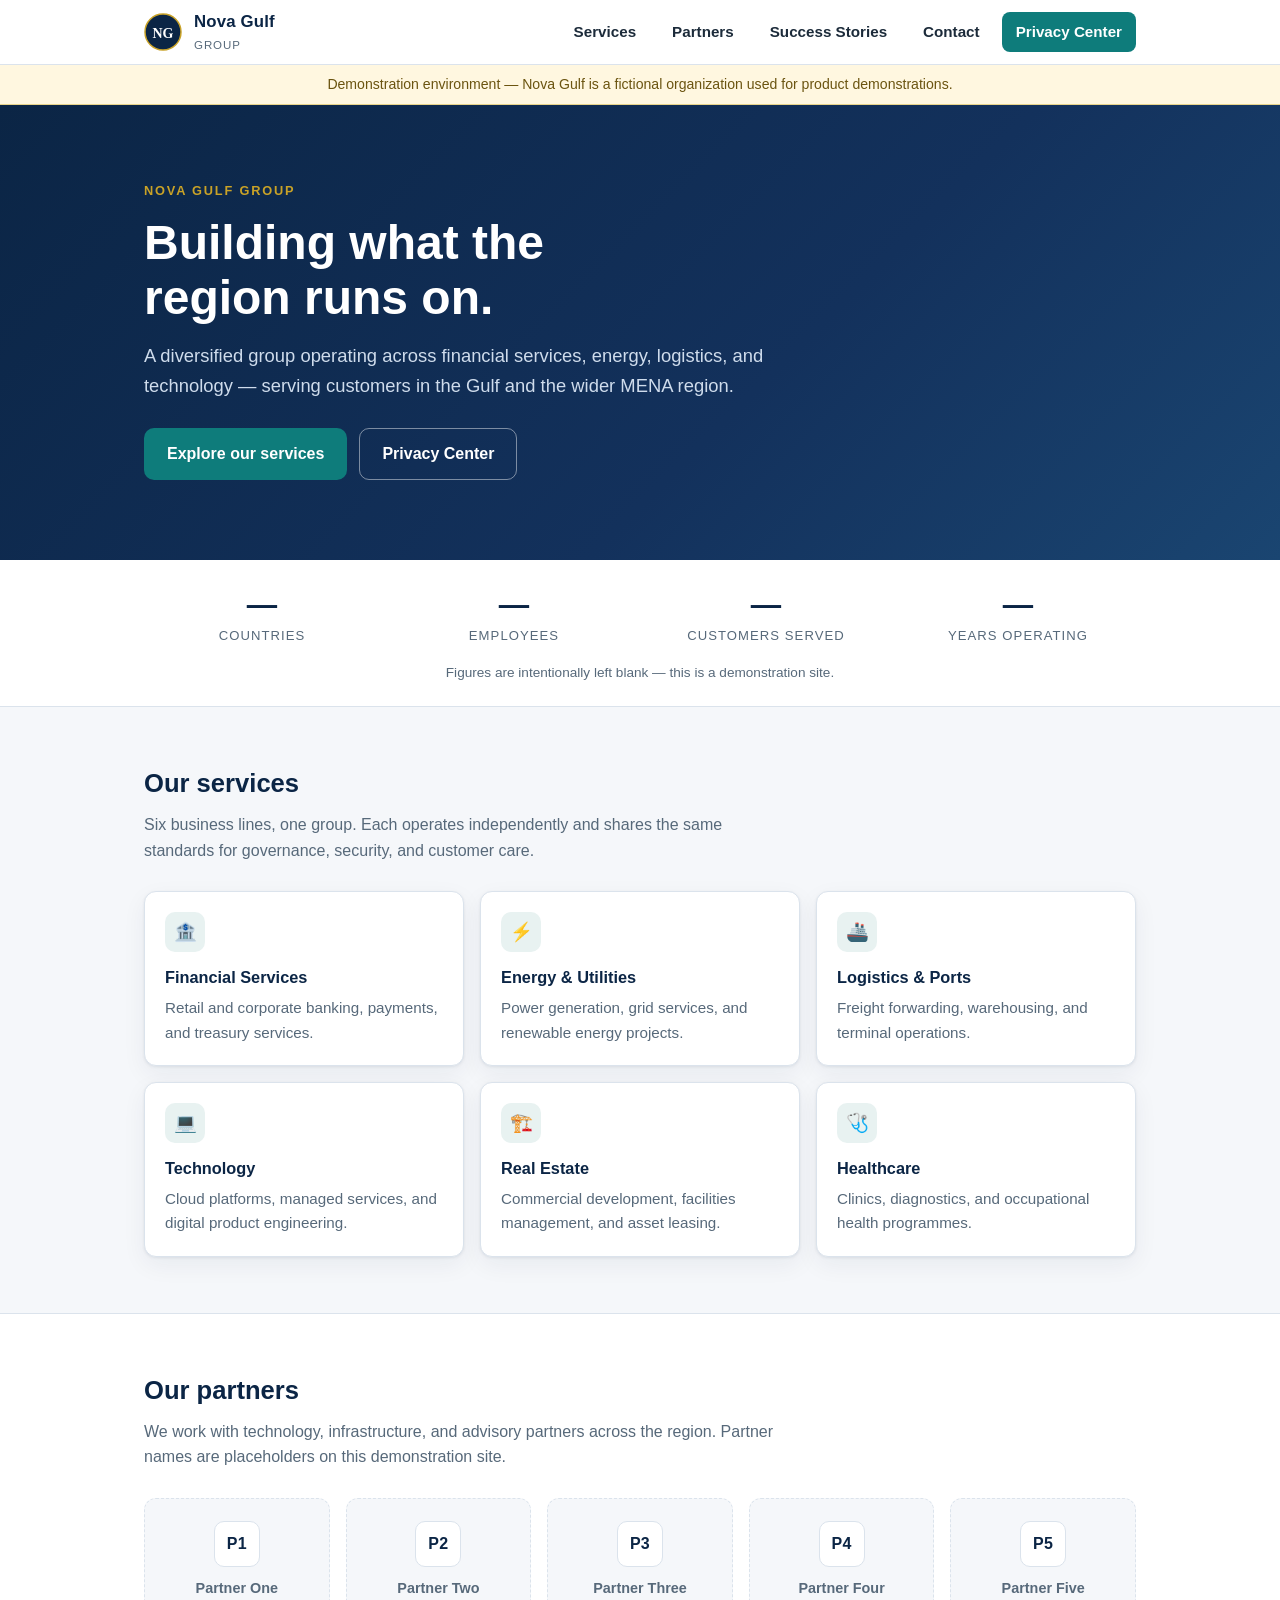
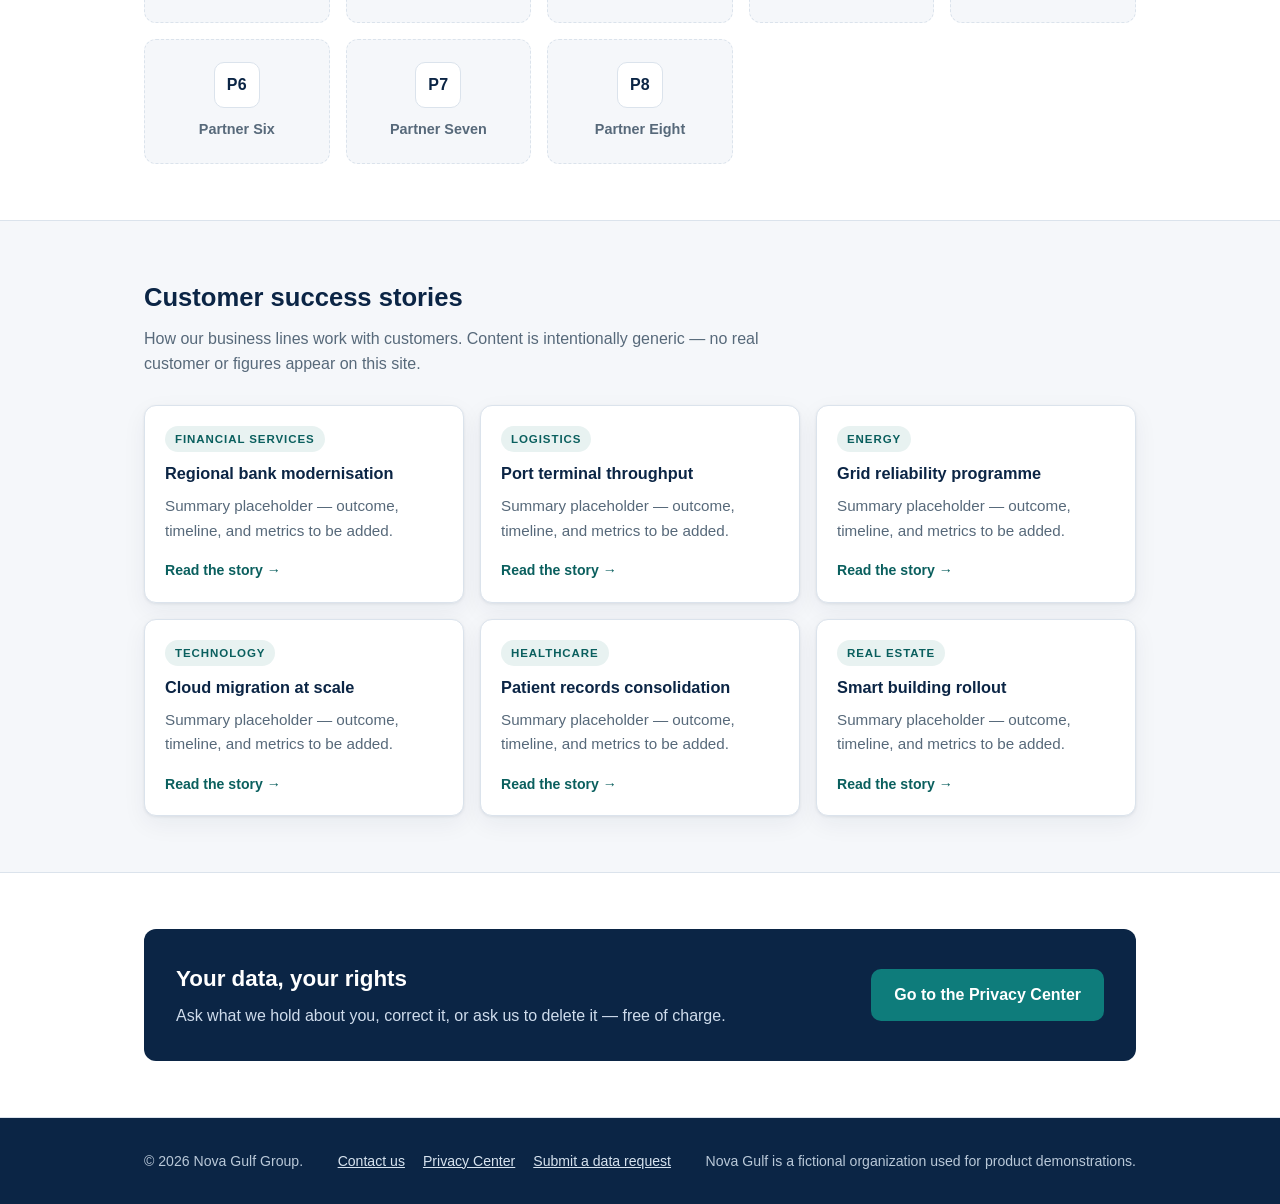
==== index.html @ 00b9dfd7 "Add the contact page" ====
<!DOCTYPE html>
<html lang="en">
<head>
  <meta charset="UTF-8">
  <meta name="viewport" content="width=device-width, initial-scale=1.0">
  <meta name="robots" content="noindex, nofollow">
  <title>Nova Gulf — Building what the region runs on</title>
  <meta name="description" content="Nova Gulf is a diversified group operating across financial services, energy, logistics, and technology in the Gulf and wider MENA region.">
  <link rel="icon" href="assets/favicon.svg" type="image/svg+xml">
  <link rel="stylesheet" href="assets/css/style.css">
</head>
<body>

  <a class="skip-link" href="#main">Skip to content</a>

  <header class="site-header">
    <div class="container">
      <a class="brand" href="index.html" aria-label="Nova Gulf home">
        <svg width="38" height="38" viewBox="0 0 38 38" role="img" aria-hidden="true" focusable="false">
          <circle cx="19" cy="19" r="18" fill="#0b2545"/>
          <circle cx="19" cy="19" r="18" fill="none" stroke="#c9a227" stroke-width="1.5"/>
          <text x="19" y="24.5" text-anchor="middle" font-family="Georgia, 'Times New Roman', serif" font-size="14" font-weight="700" fill="#ffffff">NG</text>
        </svg>
        <span class="brand-name">Nova Gulf<small>Group</small></span>
      </a>
      <nav class="site-nav" aria-label="Main navigation">
        <a href="#services">Services</a>
        <a href="#partners">Partners</a>
        <a href="#stories">Success Stories</a>
        <a href="contact/">Contact</a>
        <a href="privacy-center/" class="nav-cta">Privacy Center</a>
      </nav>
    </div>
  </header>

  <div class="demo-banner">
    Demonstration environment — Nova Gulf is a fictional organization used for product demonstrations.
  </div>

  <main id="main">

  <section class="hero">
    <div class="container">
      <p class="eyebrow">Nova Gulf Group</p>
      <h1>Building what the<br>region runs on.</h1>
      <p class="lead">
        A diversified group operating across financial services, energy, logistics,
        and technology — serving customers in the Gulf and the wider MENA region.
      </p>
      <div class="hero-actions">
        <a href="#services" class="btn btn-primary">Explore our services</a>
        <a href="privacy-center/" class="btn btn-ghost">Privacy Center</a>
      </div>
    </div>
  </section>

  <section class="stat-band" aria-label="Group at a glance">
    <div class="container">
      <div class="stat-grid">
        <div class="stat"><span class="stat-num">—</span><span class="stat-label">Countries</span></div>
        <div class="stat"><span class="stat-num">—</span><span class="stat-label">Employees</span></div>
        <div class="stat"><span class="stat-num">—</span><span class="stat-label">Customers served</span></div>
        <div class="stat"><span class="stat-num">—</span><span class="stat-label">Years operating</span></div>
      </div>
      <p class="stat-note">Figures are intentionally left blank — this is a demonstration site.</p>
    </div>
  </section>

  <section class="section" id="services">
    <div class="container">
      <h2>Our services</h2>
      <p class="section-intro">
        Six business lines, one group. Each operates independently and shares the
        same standards for governance, security, and customer care.
      </p>
      <div class="cards">
        <div class="card">
          <span class="card-icon" aria-hidden="true">🏦</span>
          <h3>Financial Services</h3>
          <p>Retail and corporate banking, payments, and treasury services.</p>
        </div>
        <div class="card">
          <span class="card-icon" aria-hidden="true">⚡</span>
          <h3>Energy &amp; Utilities</h3>
          <p>Power generation, grid services, and renewable energy projects.</p>
        </div>
        <div class="card">
          <span class="card-icon" aria-hidden="true">🚢</span>
          <h3>Logistics &amp; Ports</h3>
          <p>Freight forwarding, warehousing, and terminal operations.</p>
        </div>
        <div class="card">
          <span class="card-icon" aria-hidden="true">💻</span>
          <h3>Technology</h3>
          <p>Cloud platforms, managed services, and digital product engineering.</p>
        </div>
        <div class="card">
          <span class="card-icon" aria-hidden="true">🏗️</span>
          <h3>Real Estate</h3>
          <p>Commercial development, facilities management, and asset leasing.</p>
        </div>
        <div class="card">
          <span class="card-icon" aria-hidden="true">🩺</span>
          <h3>Healthcare</h3>
          <p>Clinics, diagnostics, and occupational health programmes.</p>
        </div>
      </div>
    </div>
  </section>

  <section class="section section-alt" id="partners">
    <div class="container">
      <h2>Our partners</h2>
      <p class="section-intro">
        We work with technology, infrastructure, and advisory partners across the
        region. Partner names are placeholders on this demonstration site.
      </p>
      <div class="logo-grid">
        <div class="logo-card"><span class="logo-mark">P1</span><span class="logo-name">Partner One</span></div>
        <div class="logo-card"><span class="logo-mark">P2</span><span class="logo-name">Partner Two</span></div>
        <div class="logo-card"><span class="logo-mark">P3</span><span class="logo-name">Partner Three</span></div>
        <div class="logo-card"><span class="logo-mark">P4</span><span class="logo-name">Partner Four</span></div>
        <div class="logo-card"><span class="logo-mark">P5</span><span class="logo-name">Partner Five</span></div>
        <div class="logo-card"><span class="logo-mark">P6</span><span class="logo-name">Partner Six</span></div>
        <div class="logo-card"><span class="logo-mark">P7</span><span class="logo-name">Partner Seven</span></div>
        <div class="logo-card"><span class="logo-mark">P8</span><span class="logo-name">Partner Eight</span></div>
      </div>
    </div>
  </section>

  <section class="section" id="stories">
    <div class="container">
      <h2>Customer success stories</h2>
      <p class="section-intro">
        How our business lines work with customers. Content is intentionally
        generic — no real customer or figures appear on this site.
      </p>
      <div class="cards">
        <div class="card story-card">
          <span class="tag">Financial Services</span>
          <h3>Regional bank modernisation</h3>
          <p>Summary placeholder — outcome, timeline, and metrics to be added.</p>
          <span class="card-link" aria-hidden="true">Read the story →</span>
        </div>
        <div class="card story-card">
          <span class="tag">Logistics</span>
          <h3>Port terminal throughput</h3>
          <p>Summary placeholder — outcome, timeline, and metrics to be added.</p>
          <span class="card-link" aria-hidden="true">Read the story →</span>
        </div>
        <div class="card story-card">
          <span class="tag">Energy</span>
          <h3>Grid reliability programme</h3>
          <p>Summary placeholder — outcome, timeline, and metrics to be added.</p>
          <span class="card-link" aria-hidden="true">Read the story →</span>
        </div>
        <div class="card story-card">
          <span class="tag">Technology</span>
          <h3>Cloud migration at scale</h3>
          <p>Summary placeholder — outcome, timeline, and metrics to be added.</p>
          <span class="card-link" aria-hidden="true">Read the story →</span>
        </div>
        <div class="card story-card">
          <span class="tag">Healthcare</span>
          <h3>Patient records consolidation</h3>
          <p>Summary placeholder — outcome, timeline, and metrics to be added.</p>
          <span class="card-link" aria-hidden="true">Read the story →</span>
        </div>
        <div class="card story-card">
          <span class="tag">Real Estate</span>
          <h3>Smart building rollout</h3>
          <p>Summary placeholder — outcome, timeline, and metrics to be added.</p>
          <span class="card-link" aria-hidden="true">Read the story →</span>
        </div>
      </div>
    </div>
  </section>

  <section class="section section-alt">
    <div class="container">
      <div class="contact-band">
        <div>
          <h2>Your data, your rights</h2>
          <p>Ask what we hold about you, correct it, or ask us to delete it — free of charge.</p>
        </div>
        <a href="privacy-center/" class="btn btn-primary">Go to the Privacy Center</a>
      </div>
    </div>
  </section>

  </main>

  <footer class="site-footer">
    <div class="container">
      <span>© 2026 Nova Gulf Group.</span>
      <span class="footer-links">
        <a href="contact/">Contact us</a>
        <a href="privacy-center/">Privacy Center</a>
        <a href="dsr-request/">Submit a data request</a>
      </span>
      <span>Nova Gulf is a fictional organization used for product demonstrations.</span>
    </div>
  </footer>

</body>
</html>
---- assets/css/style.css ----
/* Nova Gulf Privacy Center — shared styles
   Static demo site. No external fonts, scripts, or CDNs. */

:root {
  --navy: #0b2545;
  --navy-2: #13315c;
  --teal: #0e7c7b;
  --teal-dark: #0a5f5e;
  --gold: #c9a227;
  --ink: #1c2b3a;
  --muted: #57697a;
  --bg: #f5f7fa;
  --line: #dbe3ec;
  --white: #ffffff;
  --danger: #b42318;
  --ok-bg: #f0f9f4;
  --ok-line: #157347;
  --radius: 12px;
  --shadow: 0 1px 3px rgba(11, 37, 69, 0.08), 0 8px 24px rgba(11, 37, 69, 0.06);
}

* { box-sizing: border-box; }

html { scroll-behavior: smooth; }

body {
  margin: 0;
  font-family: -apple-system, BlinkMacSystemFont, "Segoe UI", Roboto, "Helvetica Neue", Arial, sans-serif;
  color: var(--ink);
  background: var(--bg);
  line-height: 1.6;
  font-size: 16px;
}

.container {
  max-width: 1040px;
  margin: 0 auto;
  padding: 0 24px;
}

/* ---------- Header ---------- */

.site-header {
  background: var(--white);
  border-bottom: 1px solid var(--line);
  position: sticky;
  top: 0;
  z-index: 10;
}

.site-header .container {
  display: flex;
  align-items: center;
  justify-content: space-between;
  gap: 16px;
  min-height: 64px;
}

.brand {
  display: flex;
  align-items: center;
  gap: 12px;
  text-decoration: none;
  color: var(--navy);
}

.brand-name {
  font-weight: 700;
  font-size: 1.05rem;
  letter-spacing: 0.01em;
}

.brand-name small {
  display: block;
  font-weight: 500;
  font-size: 0.72rem;
  color: var(--muted);
  letter-spacing: 0.08em;
  text-transform: uppercase;
}

.site-nav {
  display: flex;
  align-items: center;
  gap: 8px;
}

.site-nav a {
  color: var(--ink);
  text-decoration: none;
  font-weight: 600;
  font-size: 0.95rem;
  padding: 8px 14px;
  border-radius: 8px;
}

.site-nav a:hover { background: var(--bg); }

.site-nav a.nav-cta {
  background: var(--teal);
  color: var(--white);
}

.site-nav a.nav-cta:hover { background: var(--teal-dark); }

/* ---------- Hero ---------- */

.hero {
  background: linear-gradient(135deg, var(--navy) 0%, var(--navy-2) 60%, #1a4571 100%);
  color: var(--white);
  padding: 72px 0 80px;
}

.hero .eyebrow {
  display: inline-block;
  font-size: 0.8rem;
  font-weight: 700;
  letter-spacing: 0.14em;
  text-transform: uppercase;
  color: var(--gold);
  margin: 0 0 14px;
}

.hero h1 {
  font-size: clamp(1.9rem, 4.5vw, 3rem);
  line-height: 1.15;
  margin: 0 0 16px;
  font-weight: 800;
}

.hero p.lead {
  font-size: 1.15rem;
  color: #cfdcec;
  max-width: 640px;
  margin: 0 0 28px;
}

.hero-actions {
  display: flex;
  flex-wrap: wrap;
  gap: 12px;
}

/* ---------- Buttons ---------- */

.btn {
  display: inline-block;
  font-weight: 700;
  font-size: 1rem;
  padding: 12px 22px;
  border-radius: 10px;
  text-decoration: none;
  border: 1px solid transparent;
  cursor: pointer;
  transition: background-color 0.15s ease, color 0.15s ease;
}

.btn-primary { background: var(--teal); color: var(--white); }
.btn-primary:hover { background: var(--teal-dark); }

.btn-ghost {
  background: transparent;
  color: var(--white);
  border-color: rgba(255, 255, 255, 0.45);
}
.btn-ghost:hover { border-color: var(--white); background: rgba(255, 255, 255, 0.08); }

.btn-secondary {
  background: var(--white);
  color: var(--navy);
  border-color: var(--line);
}
.btn-secondary:hover { border-color: var(--navy); }

/* ---------- Sections ---------- */

.section { padding: 56px 0; }

.section-alt { background: var(--white); border-top: 1px solid var(--line); border-bottom: 1px solid var(--line); }

.section h2 {
  font-size: 1.6rem;
  margin: 0 0 8px;
  color: var(--navy);
}

.section .section-intro {
  color: var(--muted);
  max-width: 640px;
  margin: 0 0 28px;
}

/* ---------- Cards ---------- */

.cards {
  display: grid;
  grid-template-columns: repeat(auto-fit, minmax(240px, 1fr));
  gap: 16px;
}

.card {
  background: var(--white);
  border: 1px solid var(--line);
  border-radius: var(--radius);
  padding: 20px;
  box-shadow: var(--shadow);
}

.card h3 {
  margin: 0 0 6px;
  font-size: 1.02rem;
  color: var(--navy);
}

.card p {
  margin: 0;
  color: var(--muted);
  font-size: 0.95rem;
}

.card .card-icon {
  display: inline-flex;
  align-items: center;
  justify-content: center;
  width: 40px;
  height: 40px;
  border-radius: 10px;
  background: #e8f2f1;
  color: var(--teal);
  font-size: 1.15rem;
  margin-bottom: 12px;
}

/* ---------- Steps ---------- */

.steps {
  display: grid;
  grid-template-columns: repeat(auto-fit, minmax(260px, 1fr));
  gap: 16px;
  counter-reset: step;
}

.step {
  background: var(--white);
  border: 1px solid var(--line);
  border-radius: var(--radius);
  padding: 22px;
  position: relative;
}

.step::before {
  counter-increment: step;
  content: counter(step);
  display: inline-flex;
  align-items: center;
  justify-content: center;
  width: 32px;
  height: 32px;
  border-radius: 50%;
  background: var(--navy);
  color: var(--white);
  font-weight: 800;
  font-size: 0.95rem;
  margin-bottom: 12px;
}

.step h3 { margin: 0 0 6px; font-size: 1.02rem; color: var(--navy); }
.step p { margin: 0; color: var(--muted); font-size: 0.95rem; }

/* ---------- Contact band ---------- */

.contact-band {
  background: var(--navy);
  color: var(--white);
  border-radius: var(--radius);
  padding: 32px;
  display: flex;
  flex-wrap: wrap;
  align-items: center;
  justify-content: space-between;
  gap: 20px;
}

.contact-band h2 { margin: 0 0 6px; font-size: 1.4rem; color: var(--white); }
.contact-band p { margin: 0; color: #cfdcec; }

/* ---------- Demo notice ---------- */

.demo-banner {
  background: #fff7e0;
  border-bottom: 1px solid #e8d48b;
  color: #6b5410;
  font-size: 0.88rem;
  padding: 8px 16px;
  text-align: center;
}

/* ---------- Form ---------- */

.page-head {
  background: linear-gradient(135deg, var(--navy) 0%, var(--navy-2) 100%);
  color: var(--white);
  padding: 48px 0;
}

.page-head h1 { margin: 0 0 8px; font-size: clamp(1.6rem, 3.5vw, 2.2rem); }
.page-head a { color: #ffffff; font-weight: 700; }
.page-head a:hover { text-decoration: none; }
.page-head p { margin: 0; color: #cfdcec; max-width: 680px; }

.form-card {
  background: var(--white);
  border: 1px solid var(--line);
  border-radius: var(--radius);
  box-shadow: var(--shadow);
  padding: 32px;
  margin: -36px auto 56px;
  position: relative;
}

fieldset {
  border: none;
  margin: 0 0 32px;
  padding: 0;
}

legend {
  font-weight: 800;
  font-size: 1.1rem;
  color: var(--navy);
  padding: 0;
  margin-bottom: 4px;
}

.field-hint {
  color: var(--muted);
  font-size: 0.9rem;
  margin: 0 0 14px;
}

.form-row {
  display: grid;
  grid-template-columns: 1fr 1fr;
  gap: 16px;
}

.form-row-3 { display: grid; grid-template-columns: 1fr 1fr 1fr; gap: 16px; }

.field { margin-bottom: 16px; }

.field label {
  display: block;
  font-weight: 600;
  font-size: 0.92rem;
  margin-bottom: 6px;
  color: var(--ink);
}

.req { color: var(--danger); }

.field input[type="text"],
.field input[type="email"],
.field input[type="tel"],
.field select,
.field textarea {
  width: 100%;
  padding: 10px 12px;
  border: 1px solid var(--line);
  border-radius: 8px;
  font: inherit;
  color: var(--ink);
  background: var(--white);
}

.field textarea { min-height: 110px; resize: vertical; }

.field input:focus,
.field select:focus,
.field textarea:focus {
  outline: 2px solid var(--teal);
  outline-offset: 1px;
  border-color: var(--teal);
}

.checks {
  display: grid;
  grid-template-columns: repeat(auto-fit, minmax(230px, 1fr));
  gap: 10px;
}

.check-item {
  display: flex;
  align-items: flex-start;
  gap: 10px;
  border: 1px solid var(--line);
  border-radius: 10px;
  padding: 12px 14px;
  background: var(--white);
  cursor: pointer;
  font-size: 0.95rem;
}

.check-item:hover { border-color: var(--teal); }

.check-item input {
  margin-top: 3px;
  accent-color: var(--teal);
  width: 16px;
  height: 16px;
  flex: none;
}

.check-item input:focus-visible {
  outline: 2px solid var(--teal);
  outline-offset: 2px;
}

.declaration {
  display: flex;
  align-items: flex-start;
  gap: 10px;
  background: var(--bg);
  border: 1px solid var(--line);
  border-radius: 10px;
  padding: 14px 16px;
  font-size: 0.92rem;
  color: var(--ink);
}

.declaration input {
  margin-top: 3px;
  accent-color: var(--teal);
  width: 16px;
  height: 16px;
  flex: none;
}

.form-actions {
  display: flex;
  flex-wrap: wrap;
  align-items: center;
  gap: 14px;
  margin-top: 8px;
}

.form-error {
  color: var(--danger);
  font-weight: 600;
  font-size: 0.92rem;
  margin: 0;
  display: none;
}

.form-error.visible { display: block; }

/* ---------- Confirmation ---------- */

.confirm-panel {
  display: none;
  background: var(--ok-bg);
  border: 1px solid var(--ok-line);
  border-left: 6px solid var(--ok-line);
  border-radius: var(--radius);
  padding: 28px;
  margin: -36px auto 56px;
}

.confirm-panel.visible { display: block; }

.confirm-panel h2 { margin: 0 0 6px; color: #0f5132; font-size: 1.35rem; }

.confirm-ref {
  font-size: 1.05rem;
  font-weight: 800;
  color: var(--navy);
  background: var(--white);
  border: 1px dashed var(--ok-line);
  border-radius: 8px;
  display: inline-block;
  padding: 6px 14px;
  margin: 8px 0 16px;
  letter-spacing: 0.03em;
}

.confirm-summary {
  width: 100%;
  border-collapse: collapse;
  background: var(--white);
  border: 1px solid var(--line);
  border-radius: 8px;
  overflow: hidden;
  font-size: 0.93rem;
  margin-bottom: 18px;
}

.confirm-summary caption {
  text-align: left;
  font-weight: 700;
  color: var(--navy);
  padding: 0 0 8px;
}

.confirm-summary th,
.confirm-summary td {
  text-align: left;
  padding: 9px 12px;
  border-bottom: 1px solid var(--line);
  vertical-align: top;
}

.confirm-summary th { width: 220px; color: var(--muted); font-weight: 600; background: #fafcfe; }

.confirm-actions { display: flex; flex-wrap: wrap; gap: 12px; }

/* ---------- Footer ---------- */

.site-footer {
  background: var(--navy);
  color: #b9c8d8;
  padding: 32px 0;
  font-size: 0.88rem;
}

.site-footer .container {
  display: flex;
  flex-wrap: wrap;
  gap: 16px;
  align-items: center;
  justify-content: space-between;
}

.site-footer a { color: #d7e3ef; }

/* ---------- 404 ---------- */

.error-wrap { text-align: center; padding: 96px 24px; }
.error-wrap h1 { color: var(--navy); font-size: 2.4rem; margin: 0 0 8px; }
.error-wrap p { color: var(--muted); margin: 0 0 24px; }

/* ---------- Skip link ---------- */

.skip-link {
  position: absolute;
  left: -9999px;
  top: 0;
  background: var(--navy);
  color: var(--white);
  padding: 10px 16px;
  z-index: 100;
  border-radius: 0 0 8px 0;
}
.skip-link:focus { left: 0; }

.visually-hidden {
  position: absolute;
  width: 1px; height: 1px;
  margin: -1px; padding: 0;
  overflow: hidden;
  clip: rect(0 0 0 0);
  white-space: nowrap;
  border: 0;
}

/* ---------- Stat band ---------- */

.stat-band {
  background: var(--white);
  border-bottom: 1px solid var(--line);
  padding: 28px 0 22px;
}

.stat-grid {
  display: grid;
  grid-template-columns: repeat(auto-fit, minmax(150px, 1fr));
  gap: 16px;
}

.stat { text-align: center; }

.stat-num {
  display: block;
  font-size: 1.9rem;
  font-weight: 800;
  color: var(--navy);
  line-height: 1.1;
}

.stat-label {
  display: block;
  font-size: 0.82rem;
  color: var(--muted);
  text-transform: uppercase;
  letter-spacing: 0.08em;
  margin-top: 4px;
}

.stat-note {
  margin: 16px 0 0;
  text-align: center;
  font-size: 0.85rem;
  color: var(--muted);
}

/* ---------- Partner logo grid ---------- */

.logo-grid {
  display: grid;
  grid-template-columns: repeat(auto-fit, minmax(160px, 1fr));
  gap: 16px;
}

.logo-card {
  background: var(--bg);
  border: 1px dashed var(--line);
  border-radius: var(--radius);
  padding: 22px 16px;
  display: flex;
  flex-direction: column;
  align-items: center;
  gap: 10px;
}

.logo-mark {
  display: inline-flex;
  align-items: center;
  justify-content: center;
  width: 46px;
  height: 46px;
  border-radius: 10px;
  background: var(--white);
  border: 1px solid var(--line);
  color: var(--navy);
  font-weight: 800;
  letter-spacing: 0.02em;
}

.logo-name {
  font-size: 0.9rem;
  font-weight: 600;
  color: var(--muted);
}

/* ---------- Story cards ---------- */

.cards-3 { grid-template-columns: repeat(auto-fit, minmax(260px, 1fr)); }

.story-card { display: flex; flex-direction: column; gap: 8px; }

.tag {
  align-self: flex-start;
  font-size: 0.72rem;
  font-weight: 700;
  text-transform: uppercase;
  letter-spacing: 0.08em;
  color: var(--teal-dark);
  background: #e8f2f1;
  border-radius: 999px;
  padding: 4px 10px;
}

.story-card h3 { margin: 0; }

.card-link {
  margin-top: auto;
  padding-top: 8px;
  font-size: 0.88rem;
  font-weight: 700;
  color: var(--teal-dark);
}

/* ---------- Data table ---------- */

.table-wrap {
  overflow-x: auto;
  border: 1px solid var(--line);
  border-radius: var(--radius);
  background: var(--white);
}

.data-table {
  width: 100%;
  border-collapse: collapse;
  font-size: 0.93rem;
  min-width: 560px;
}

.data-table th,
.data-table td {
  text-align: left;
  padding: 11px 14px;
  border-bottom: 1px solid var(--line);
  vertical-align: top;
}

.data-table thead th {
  background: #fafcfe;
  color: var(--navy);
  font-weight: 700;
  white-space: nowrap;
}

.data-table tbody tr:last-child td { border-bottom: none; }

.pill {
  display: inline-block;
  font-size: 0.75rem;
  font-weight: 700;
  border-radius: 999px;
  padding: 3px 10px;
  white-space: nowrap;
  background: var(--bg);
  border: 1px solid var(--line);
  color: var(--muted);
}

.pill-req {
  background: #e8f2f1;
  border-color: #bcdedd;
  color: var(--teal-dark);
}

/* ---------- Callout ---------- */

.callout {
  margin-top: 20px;
  background: var(--white);
  border: 1px solid var(--line);
  border-left: 4px solid var(--teal);
  border-radius: 8px;
  padding: 14px 18px;
  font-size: 0.93rem;
  color: var(--ink);
}

.callout-warn {
  background: #fff7e0;
  border-color: #e8d48b;
  border-left-color: var(--gold);
  color: #6b5410;
}

/* ---------- Breadcrumb ---------- */

.breadcrumb {
  font-size: 0.85rem;
  color: #cfdcec;
  margin-bottom: 14px;
}

.breadcrumb a { color: #ffffff; text-decoration: none; }
.breadcrumb a:hover { text-decoration: underline; }
.breadcrumb span { margin: 0 4px; }

/* ---------- Embedded form ---------- */

.embed-shell {
  background: var(--white);
  border: 1px solid var(--line);
  border-radius: var(--radius);
  box-shadow: var(--shadow);
  margin: -36px auto 32px;
  position: relative;
  overflow: hidden;
}

.embed-note {
  display: flex;
  flex-wrap: wrap;
  gap: 8px 16px;
  align-items: center;
  justify-content: flex-end;
  background: #fafcfe;
  border-bottom: 1px solid var(--line);
  padding: 10px 18px;
  font-size: 0.88rem;
  color: var(--muted);
}

.embed-note a { color: var(--teal-dark); font-weight: 700; }

.embed-note-ok {
  background: var(--ok-bg);
  color: #12603c;
  border-bottom-color: var(--ok-line);
  font-weight: 600;
  justify-content: center;
}

.embed-stage {
  position: relative;
  min-height: 1300px;
  background: var(--white);
}

/* Layer 1 — shown only when the frame above it fails to paint. */
.embed-fallback {
  position: absolute;
  inset: 0;
  z-index: 1;
  padding: 44px 28px;
  text-align: center;
}

.embed-fallback h2 { margin: 0 0 10px; color: var(--navy); font-size: 1.25rem; }
.embed-fallback p { color: var(--muted); max-width: 520px; margin: 0 auto 18px; }

/* Layer 2 — the platform-hosted form. Transparent when refused, so the
   fallback beneath shows; opaque white when it loads, so it covers it. */
.embed-frame {
  position: absolute;
  inset: 0;
  z-index: 2;
  display: block;
  width: 100%;
  height: 100%;
  border: 0;
  background: transparent;
}

.embed-help {
  margin: 0 auto 56px;
  padding: 22px 24px;
  background: var(--white);
  border: 1px solid var(--line);
  border-radius: var(--radius);
}

.embed-help h2 { margin: 0 0 10px; font-size: 1.1rem; color: var(--navy); }
.embed-help ul { margin: 0; padding-left: 20px; color: var(--muted); font-size: 0.95rem; }
.embed-help li { margin-bottom: 6px; }

/* ---------- Footer links ---------- */

.footer-links { display: flex; gap: 18px; flex-wrap: wrap; }

/* ---------- Contact page ---------- */

.form-title {
  margin: 0 0 4px;
  font-size: 1.35rem;
  color: var(--navy);
}

.field-optional {
  font-weight: 500;
  color: var(--muted);
  font-size: 0.86rem;
}

/* Revealed by contact.js only when the privacy topic is chosen. */
.topic-hint {
  display: none;
  margin: 10px 0 0;
  padding: 10px 14px;
  border-left: 4px solid var(--teal);
  background: var(--bg);
  border-radius: 0 8px 8px 0;
  color: var(--ink);
  font-size: 0.9rem;
}

.topic-hint.visible { display: block; }
.topic-hint a { color: var(--teal-dark); font-weight: 700; }

.declaration + .declaration { margin-top: 10px; }
.declaration-optional { color: var(--muted); }

.card a { color: var(--teal-dark); font-weight: 600; }

.contact-meta {
  list-style: none;
  margin: 12px 0 0;
  padding: 0;
  font-size: 0.9rem;
  color: var(--muted);
}

.contact-meta li {
  display: flex;
  gap: 10px;
  padding: 6px 0;
  border-top: 1px solid var(--line);
  word-break: break-word;
}

.contact-meta .label {
  flex: none;
  width: 72px;
  font-weight: 600;
  color: var(--ink);
}

.section-intro code {
  background: var(--white);
  border: 1px solid var(--line);
  border-radius: 5px;
  padding: 1px 6px;
  font-size: 0.88em;
}

/* ---------- Responsive ---------- */

@media (max-width: 720px) {
  .form-row, .form-row-3 { grid-template-columns: 1fr; }
  .form-card { padding: 22px; }
  .site-header .container { flex-wrap: wrap; padding-top: 10px; padding-bottom: 10px; }
  .hero { padding: 48px 0 56px; }
  .confirm-summary th { width: auto; display: block; border-bottom: none; padding-bottom: 2px; }
  .confirm-summary td { display: block; padding-top: 2px; }
  .embed-stage { min-height: 1700px; }
  .embed-shell { margin-top: -20px; }
  .site-footer .container { flex-direction: column; align-items: flex-start; }
  .contact-meta li { flex-direction: column; gap: 2px; }
  .contact-meta .label { width: auto; }
}

@media (prefers-reduced-motion: reduce) {
  html { scroll-behavior: auto; }
}
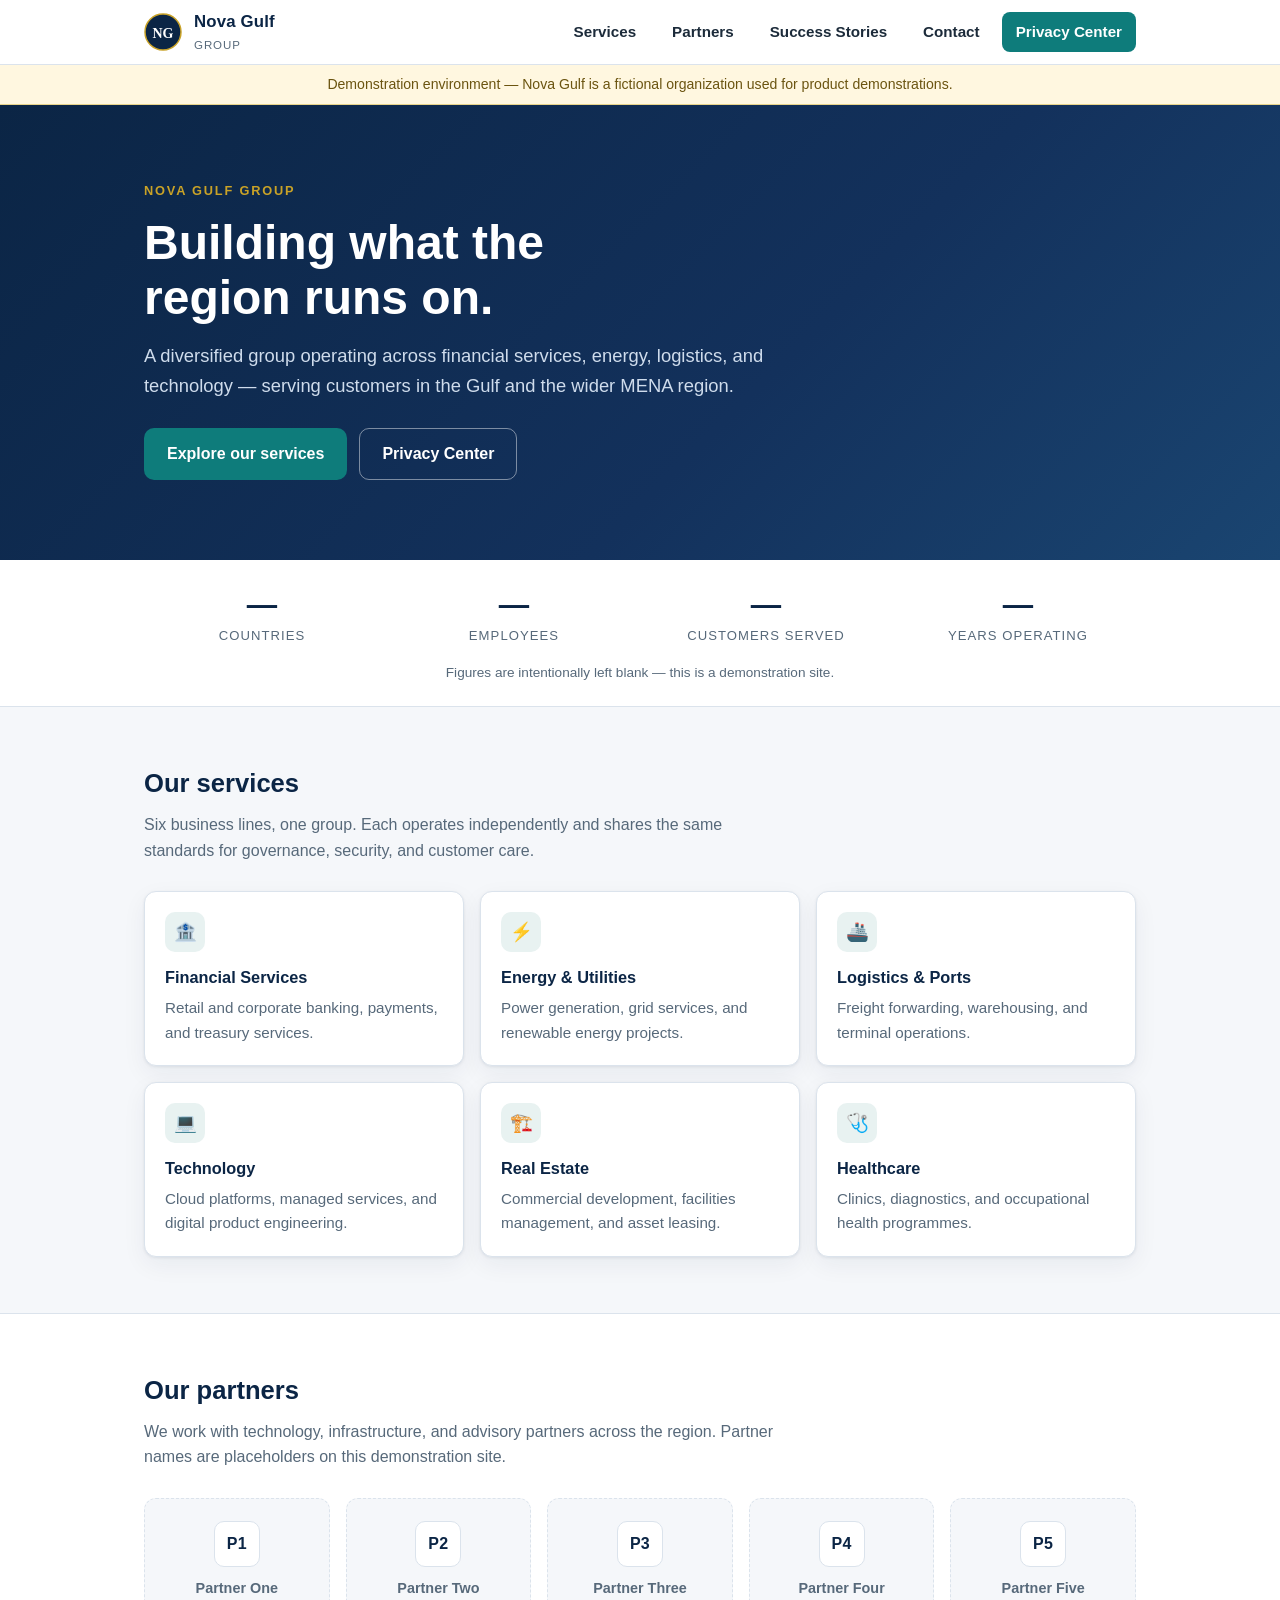
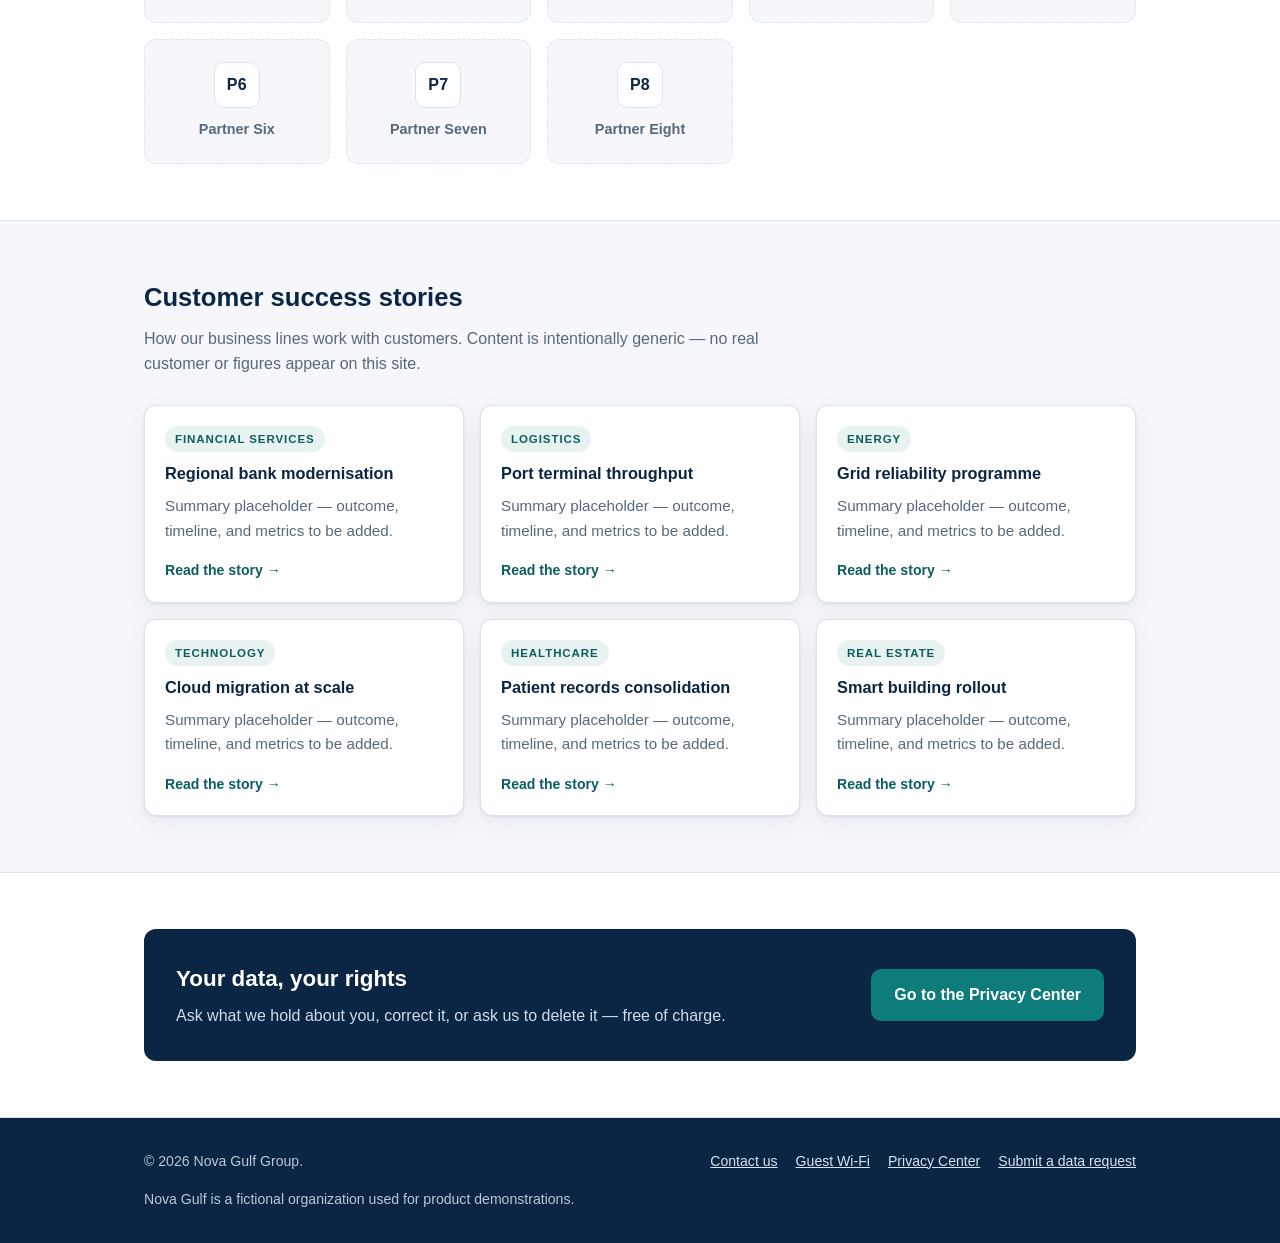
==== commit 0a3ae920: "Add the guest Wi-Fi registration page" ====
--- a/index.html
+++ b/index.html
@@ -195,6 +195,7 @@
       <span>© 2026 Nova Gulf Group.</span>
       <span class="footer-links">
         <a href="contact/">Contact us</a>
+        <a href="wifi/">Guest Wi-Fi</a>
         <a href="privacy-center/">Privacy Center</a>
         <a href="dsr-request/">Submit a data request</a>
       </span>
--- a/assets/css/style.css
+++ b/assets/css/style.css
@@ -898,6 +898,49 @@
   font-size: 0.88em;
 }
 
+/* ---------- Guest Wi-Fi page ---------- */
+
+.wifi-status {
+  display: flex;
+  align-items: center;
+  gap: 10px;
+  background: var(--white);
+  border: 1px solid var(--line);
+  border-left: 4px solid var(--gold);
+  border-radius: var(--radius);
+  box-shadow: var(--shadow);
+  padding: 12px 18px;
+  margin: -20px auto 20px;
+  font-size: 0.93rem;
+  color: var(--ink);
+  position: relative;
+}
+
+.wifi-status .wifi-dot {
+  flex: none;
+  width: 10px;
+  height: 10px;
+  border-radius: 50%;
+  background: var(--gold);
+  box-shadow: 0 0 0 4px rgba(201, 162, 39, 0.18);
+}
+
+/* The status strip already lifts into the page head, so neither the form card nor
+   the panel that replaces it may lift again — they would land on top of it. */
+#wifi-form.form-card,
+.wifi-confirm.confirm-panel { margin-top: 0; }
+
+.confirm-summary thead th {
+  background: #fafcfe;
+  color: var(--muted);
+  font-weight: 700;
+  font-size: 0.82rem;
+  text-transform: uppercase;
+  letter-spacing: 0.04em;
+}
+
+.confirm-summary + .confirm-summary { margin-top: 0; }
+
 /* ---------- Responsive ---------- */
 
 @media (max-width: 720px) {
@@ -910,6 +953,14 @@
   .embed-stage { min-height: 1700px; }
   .embed-shell { margin-top: -20px; }
   .site-footer .container { flex-direction: column; align-items: flex-start; }
+  .wifi-status { margin-top: -12px; align-items: flex-start; }
+  /* The consent table must NOT stack: three cells in a column with no headers
+     reads as three unrelated words. Keep it a table and drop the basis column,
+     which is the one a visitor needs least on a phone. */
+  .consent-table th, .consent-table td { display: table-cell; border-bottom: 1px solid var(--line); padding: 8px 10px; }
+  .consent-table th[scope="row"] { width: auto; }
+  .consent-table .col-basis, .consent-table td:nth-child(2) { display: none; }
+  .consent-table { font-size: 0.86rem; }
   .contact-meta li { flex-direction: column; gap: 2px; }
   .contact-meta .label { width: auto; }
 }
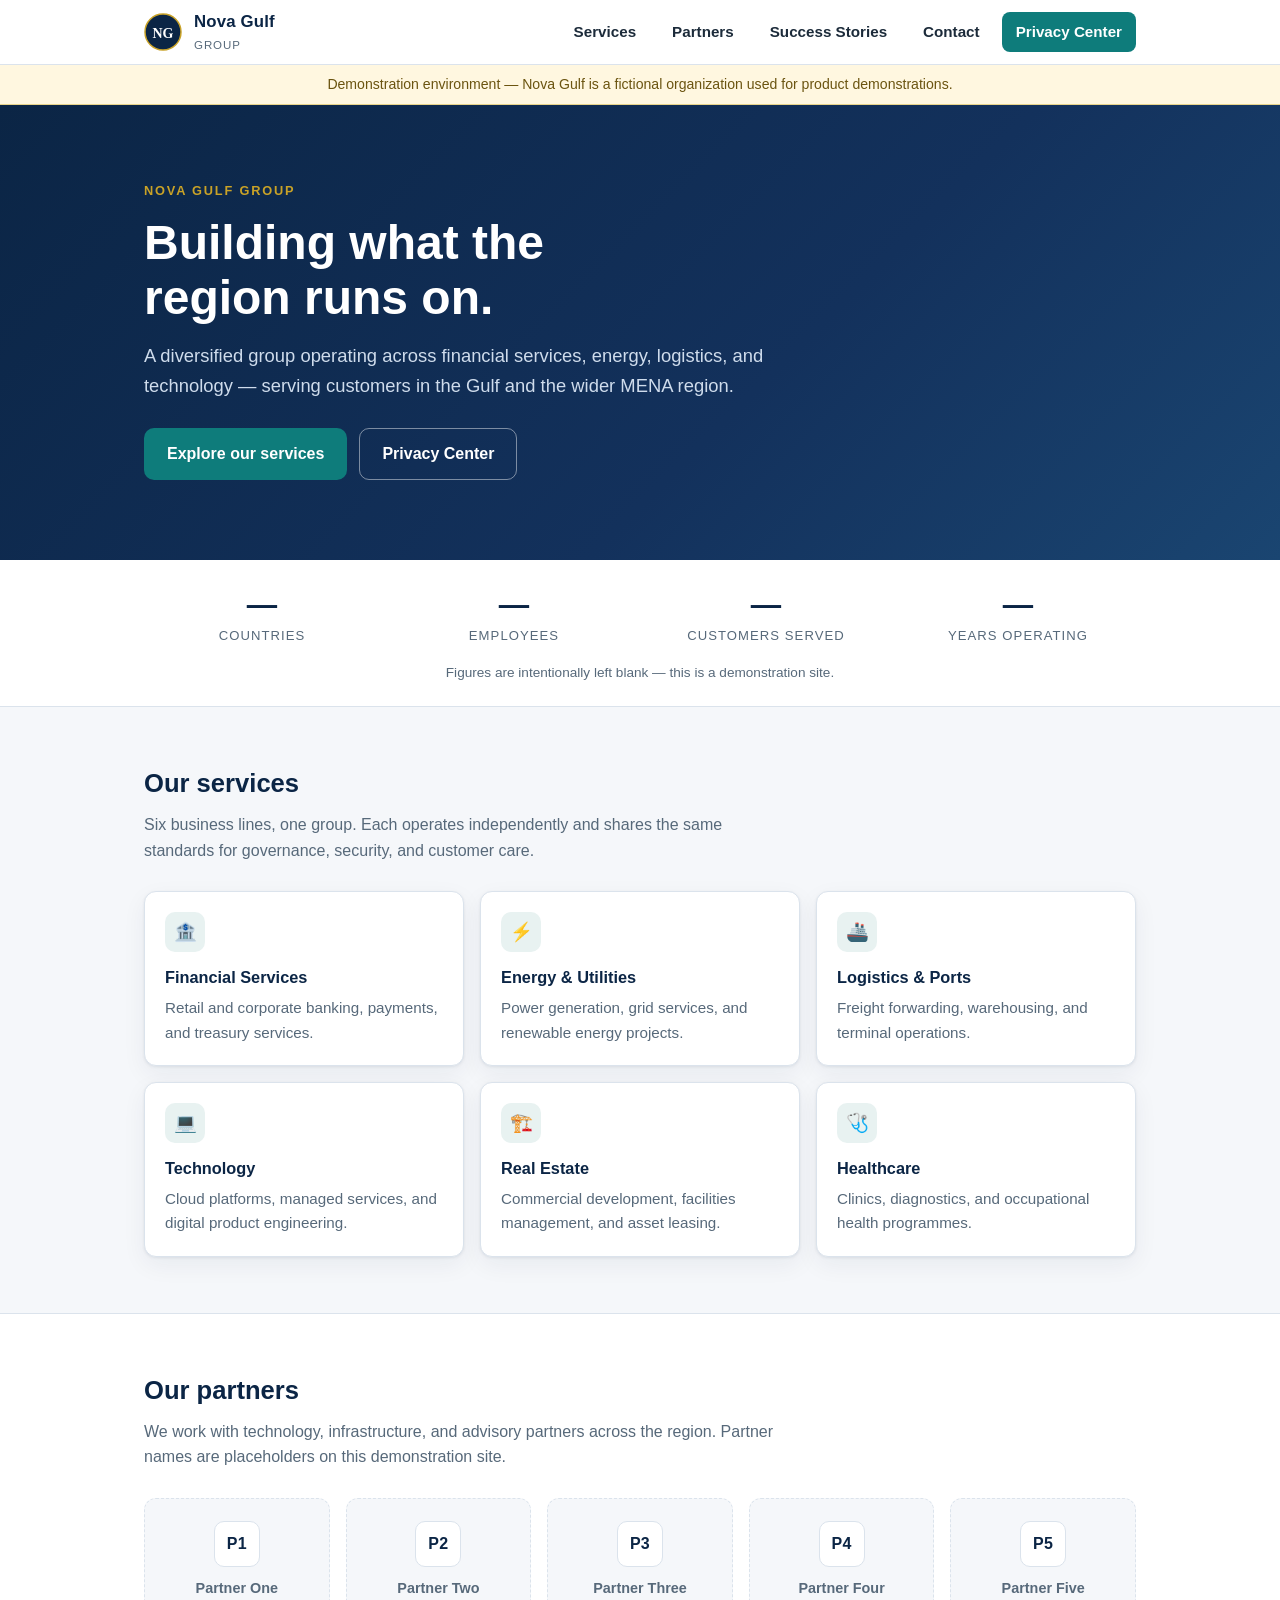
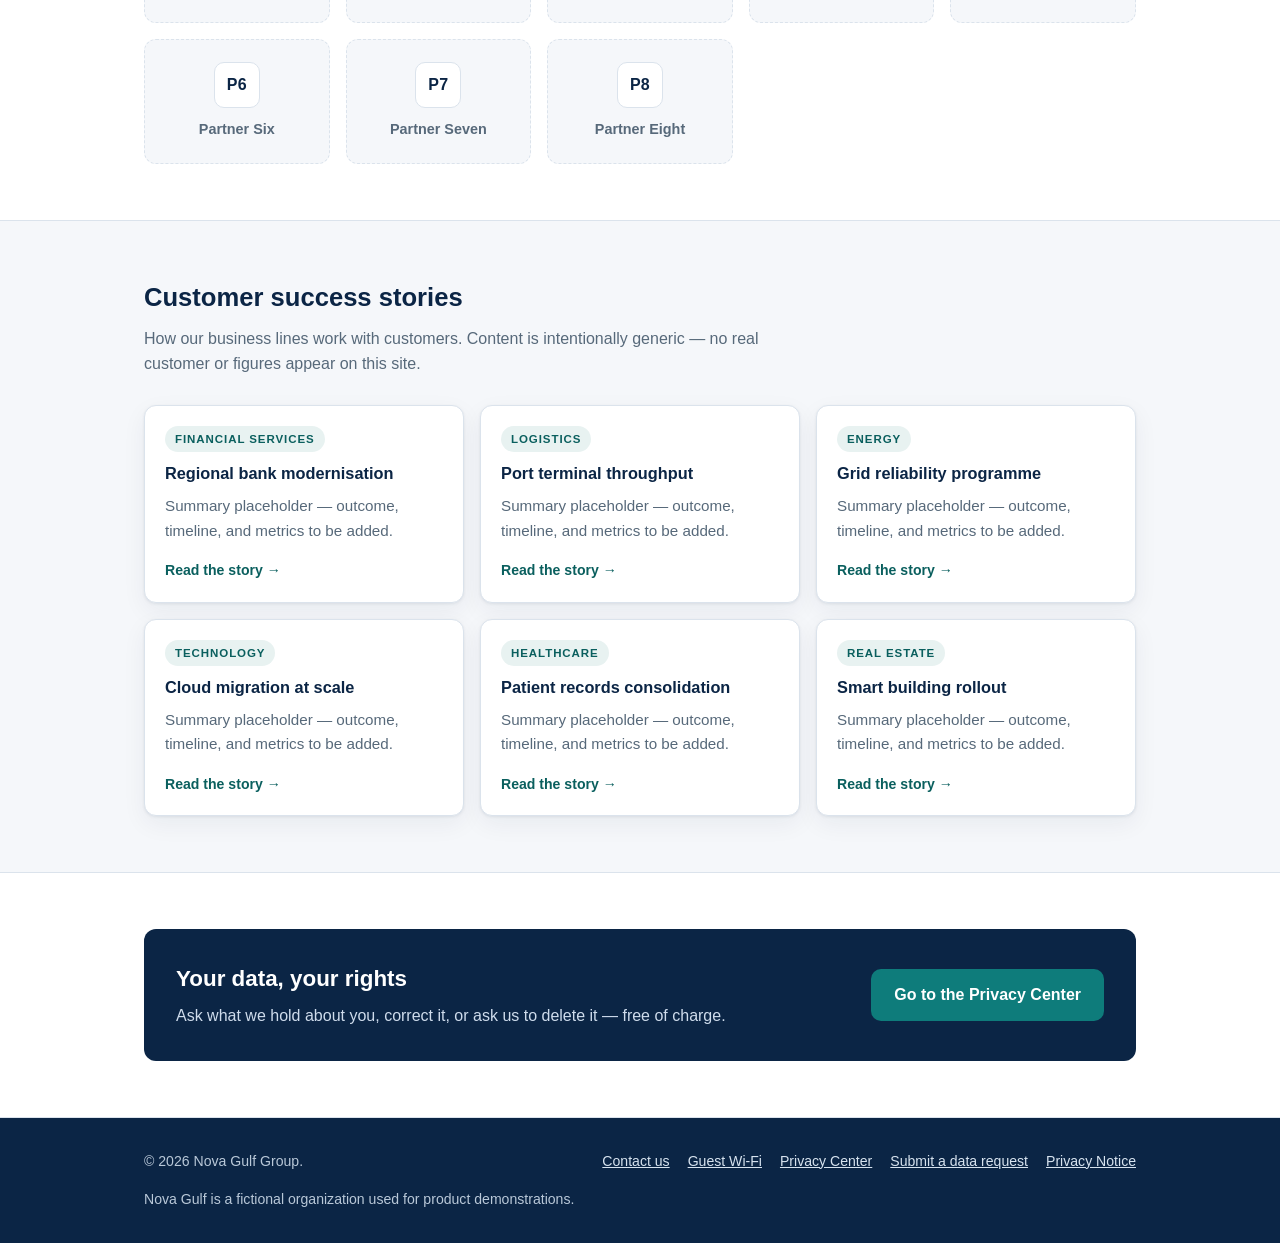
==== commit 7022bda1: "Add privacy notice page" ====
--- a/index.html
+++ b/index.html
@@ -2,6 +2,23 @@
 <html lang="en">
 <head>
   <meta charset="UTF-8">
+
+  <!-- Securiti cookie consent. Auto-blocking MUST stay the first script in <head>:
+       no async, never inside a tag manager. The SDK loader follows it. -->
+  <script type="text/javascript" src="https://cdn-prod.securiti.ai/consent/auto_blocking/99e6777b-d10d-44b4-a2a4-6ee50ad5d806/f7450d10-7ff8-49ae-b8f8-a1dac34dd97c.js"></script>
+  <script>
+  (function () {
+    var s = document.createElement('script');
+    s.src = 'https://cdn-prod.securiti.ai/consent/cookie-consent-sdk-loader.js';
+    s.setAttribute('data-tenant-uuid', '99e6777b-d10d-44b4-a2a4-6ee50ad5d806');
+    s.setAttribute('data-domain-uuid', 'f7450d10-7ff8-49ae-b8f8-a1dac34dd97c');
+    s.setAttribute('data-backend-url', 'https://app.securiti.ai');
+    s.setAttribute('data-skip-css', 'false');
+    s.defer = true;
+    var parent_node = document.head || document.body;
+    parent_node.appendChild(s);
+  })()
+  </script>
   <meta name="viewport" content="width=device-width, initial-scale=1.0">
   <meta name="robots" content="noindex, nofollow">
   <title>Nova Gulf — Building what the region runs on</title>
@@ -198,10 +215,25 @@
         <a href="wifi/">Guest Wi-Fi</a>
         <a href="privacy-center/">Privacy Center</a>
         <a href="dsr-request/">Submit a data request</a>
+        <a href="privacy-notice/">Privacy Notice</a>
       </span>
       <span>Nova Gulf is a fictional organization used for product demonstrations.</span>
     </div>
   </footer>
 
+
+  <!-- Cookie tag layer — demonstration only, see assets/js/tag-*.js.
+       Four separate scripts, ONE PER COOKIE CATEGORY. That split is deliberate:
+       Securiti's auto-blocking blocks at the initiator-script level, so a single
+       script dropping cookies across categories raises a categorization conflict.
+       Keeping them apart makes per-category blocking clean and lets "accept
+       Analytics only" actually behave. Do not merge them.
+       Every one is inert: first-party cookies with real vendor names and real
+       formats, no network request, nothing sent anywhere. -->
+  <script src="assets/js/tag-analytics.js"></script>
+  <script src="assets/js/tag-advertising.js"></script>
+  <script src="assets/js/tag-performance.js"></script>
+  <script src="assets/js/tag-social.js"></script>
+
 </body>
 </html>
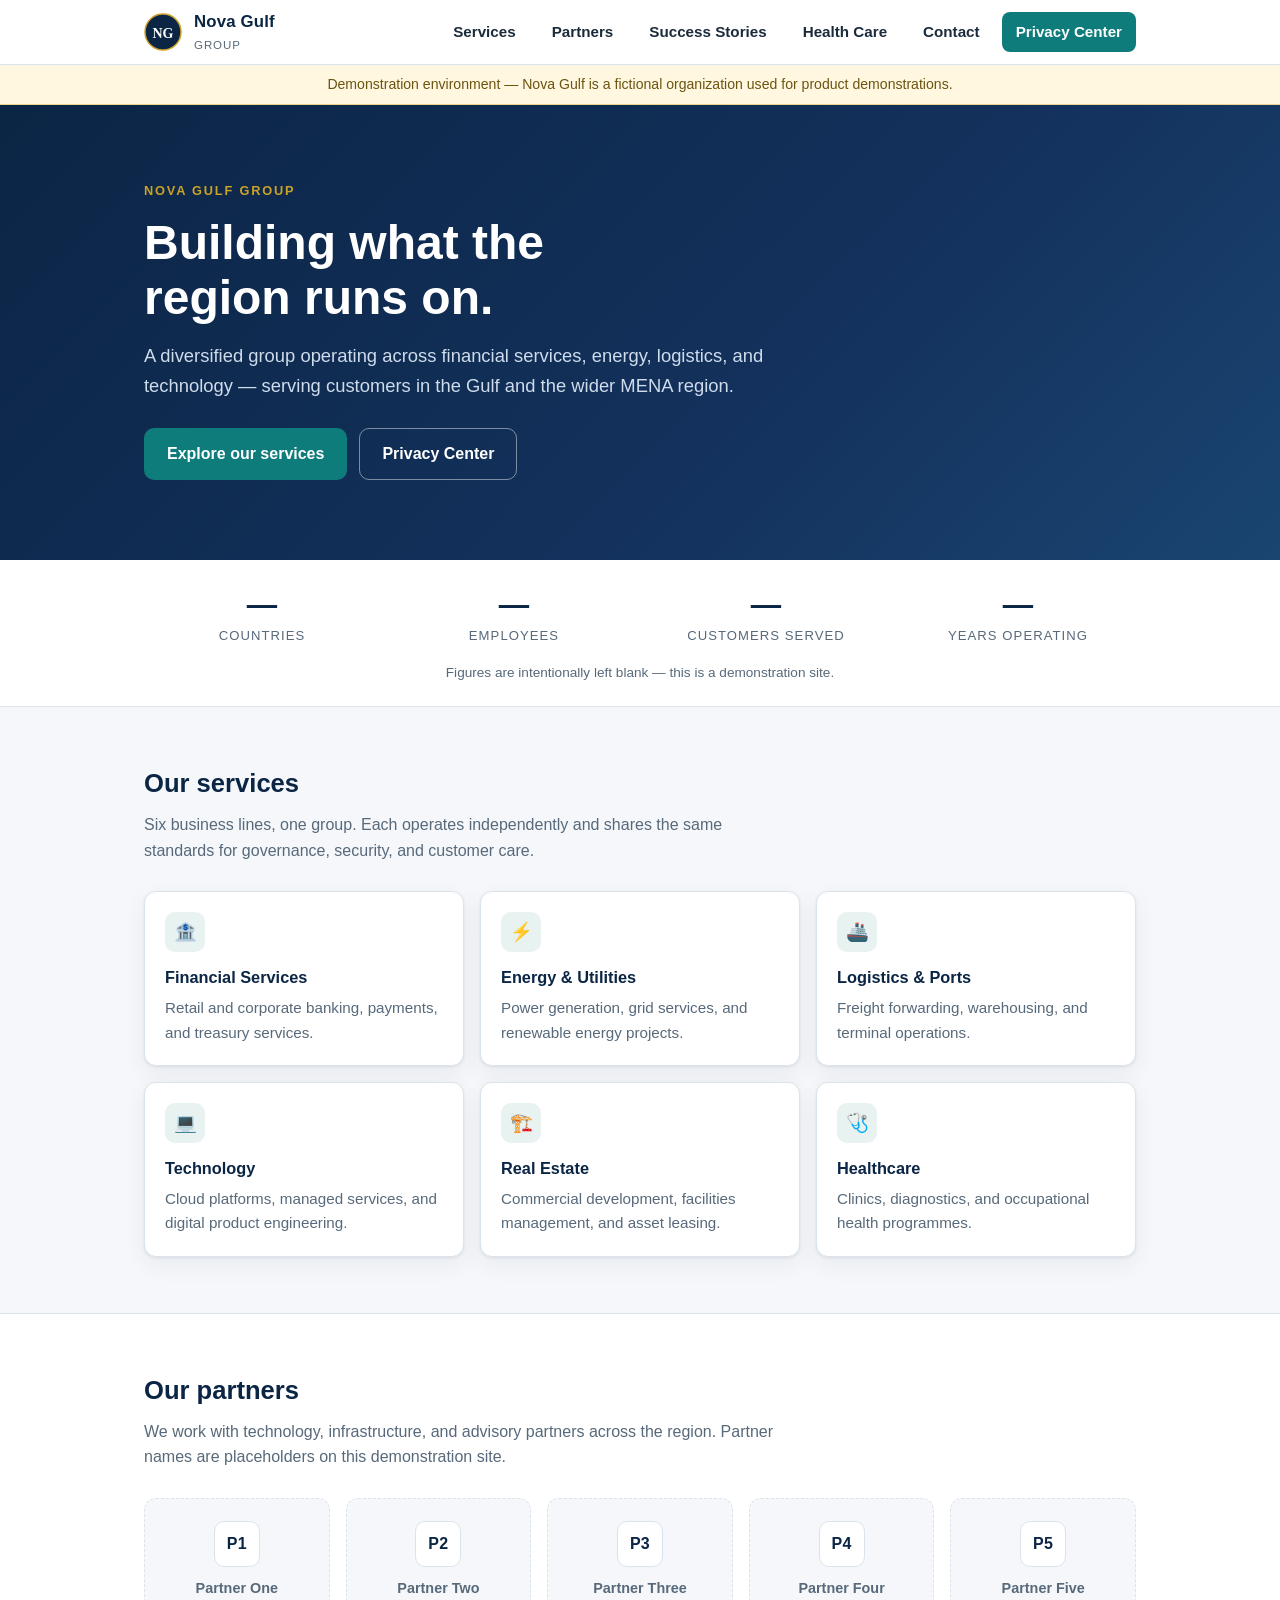
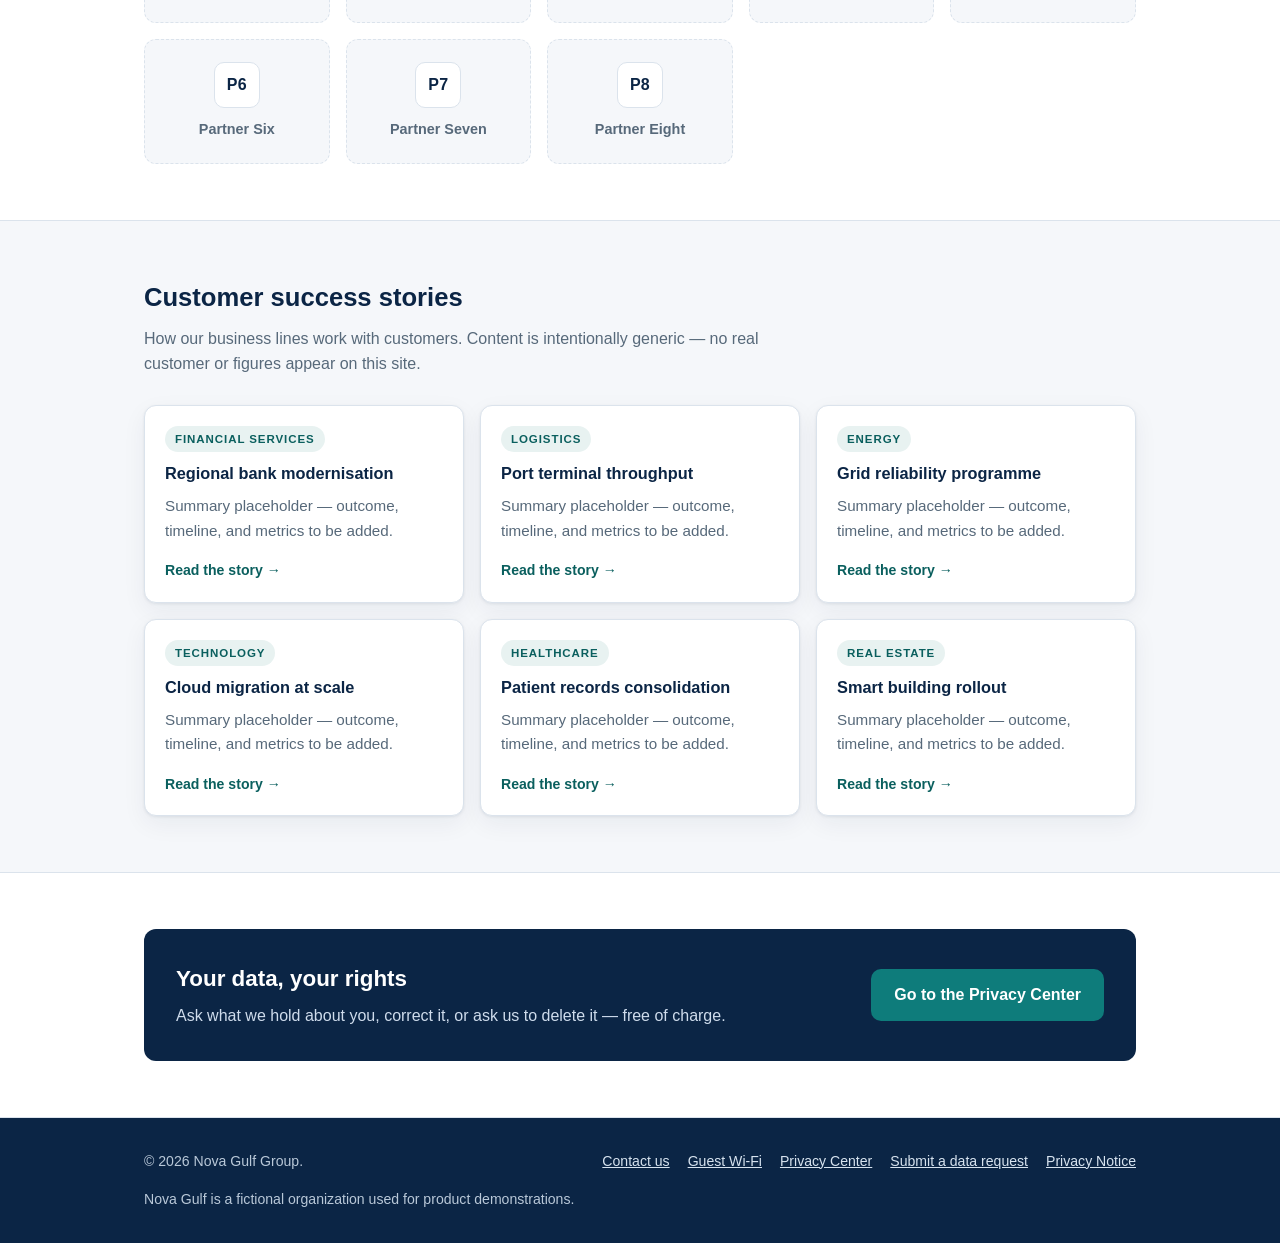
==== commit af863c7d: "Add Health Care section and patient consent form" ====
--- a/index.html
+++ b/index.html
@@ -44,6 +44,7 @@
         <a href="#services">Services</a>
         <a href="#partners">Partners</a>
         <a href="#stories">Success Stories</a>
+        <a href="health-care/">Health Care</a>
         <a href="contact/">Contact</a>
         <a href="privacy-center/" class="nav-cta">Privacy Center</a>
       </nav>
--- a/assets/css/style.css
+++ b/assets/css/style.css
@@ -968,3 +968,25 @@
 @media (prefers-reduced-motion: reduce) {
   html { scroll-behavior: auto; }
 }
+
+/* ---------- Health Care: bilingual labels, tablet touch targets ---------- */
+
+/* Arabic sits directly under its English line. dir="rtl" is set on each span, so
+   punctuation and mixed numerals order correctly without a page-level direction. */
+.ar {
+  display: block;
+  margin-top: 2px;
+  color: var(--muted);
+  font-size: 0.95em;
+  font-weight: 400;
+  line-height: 1.7;
+  font-family: "Segoe UI", Tahoma, "Geeza Pro", "Noto Naskh Arabic", Arial, sans-serif;
+  text-align: right;
+}
+.ar-h1 { font-size: 0.7em; color: inherit; opacity: 0.85; }
+.hc-form .check-wrap { display: block; }
+.hc-form .check-item, .hc-form .declaration { min-height: 52px; }
+.hc-form .check-item input, .hc-form .declaration input { width: 22px; height: 22px; }
+.hc-form .detail { margin: 6px 0 4px 34px; }
+.hc-form .detail[hidden] { display: none; }
+.hc-form input[type="text"], .hc-form input[type="tel"], .hc-form input[type="email"] { min-height: 48px; font-size: 1rem; }
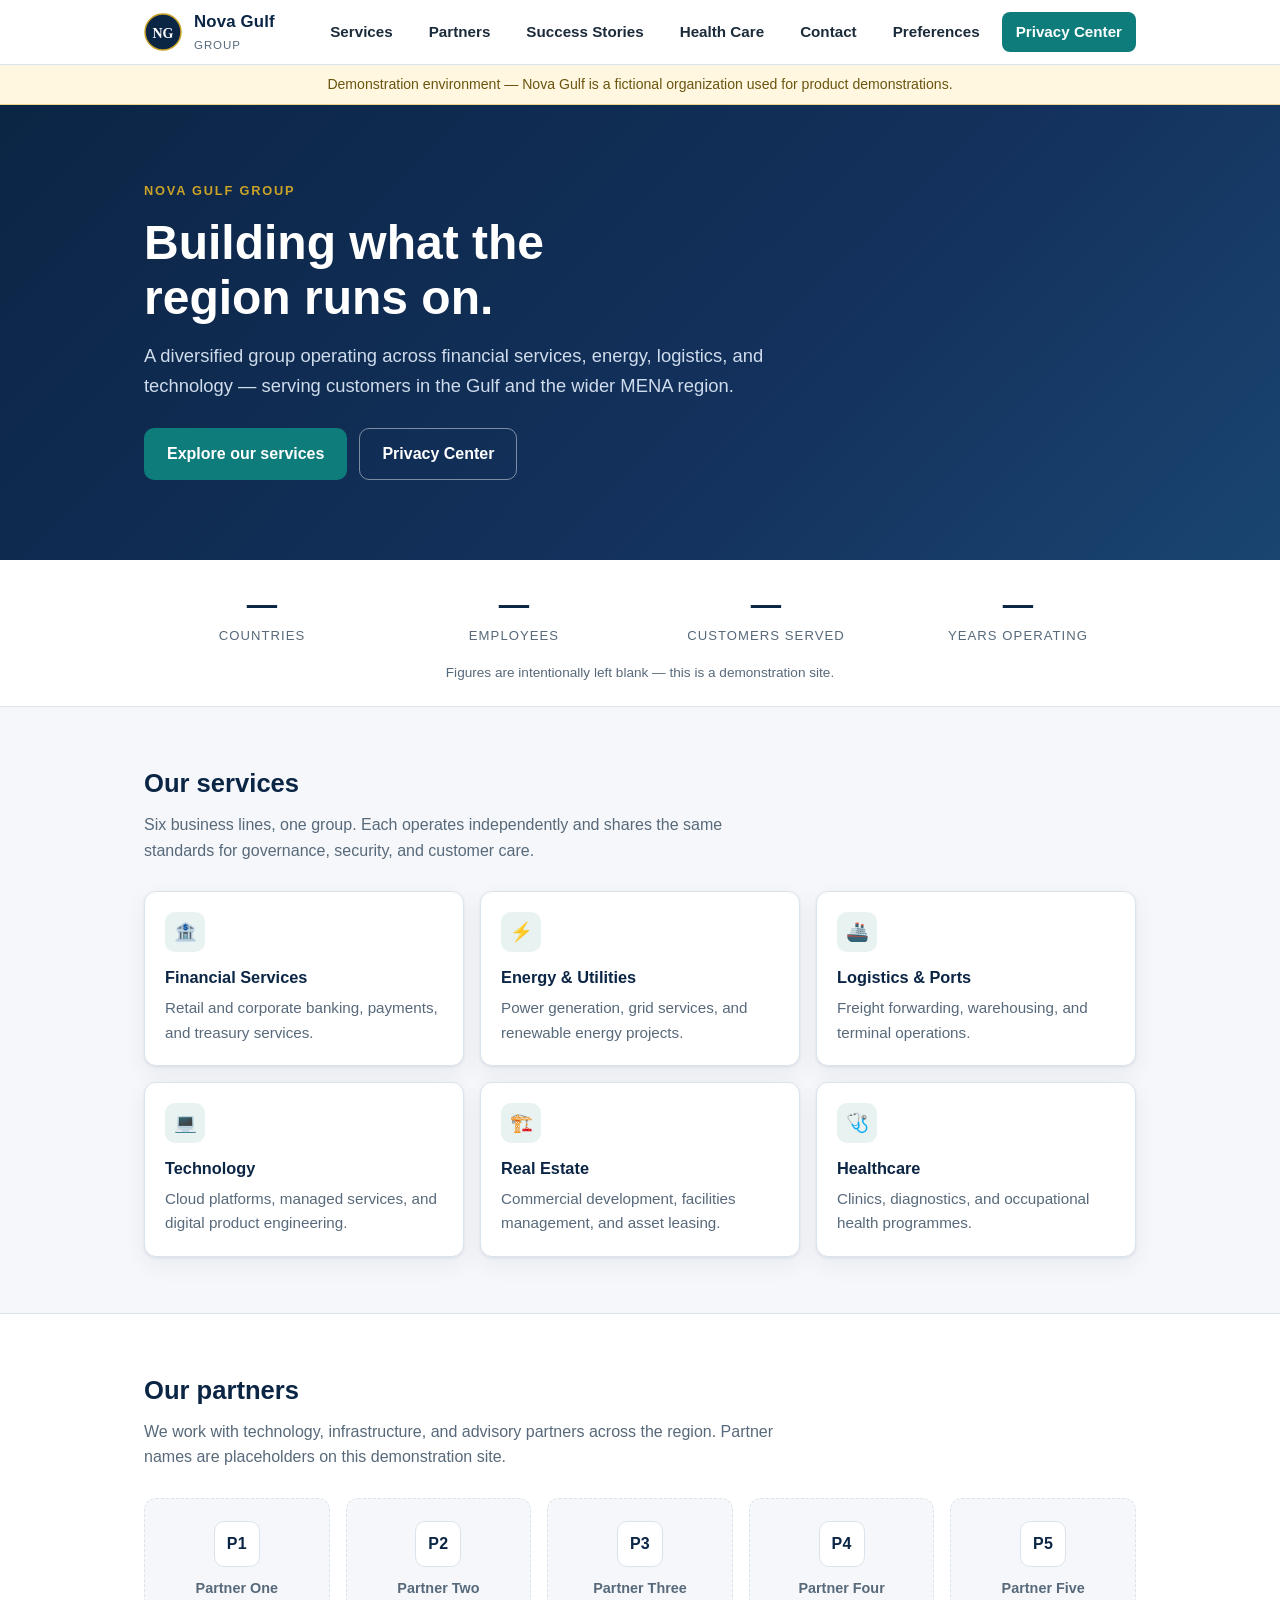
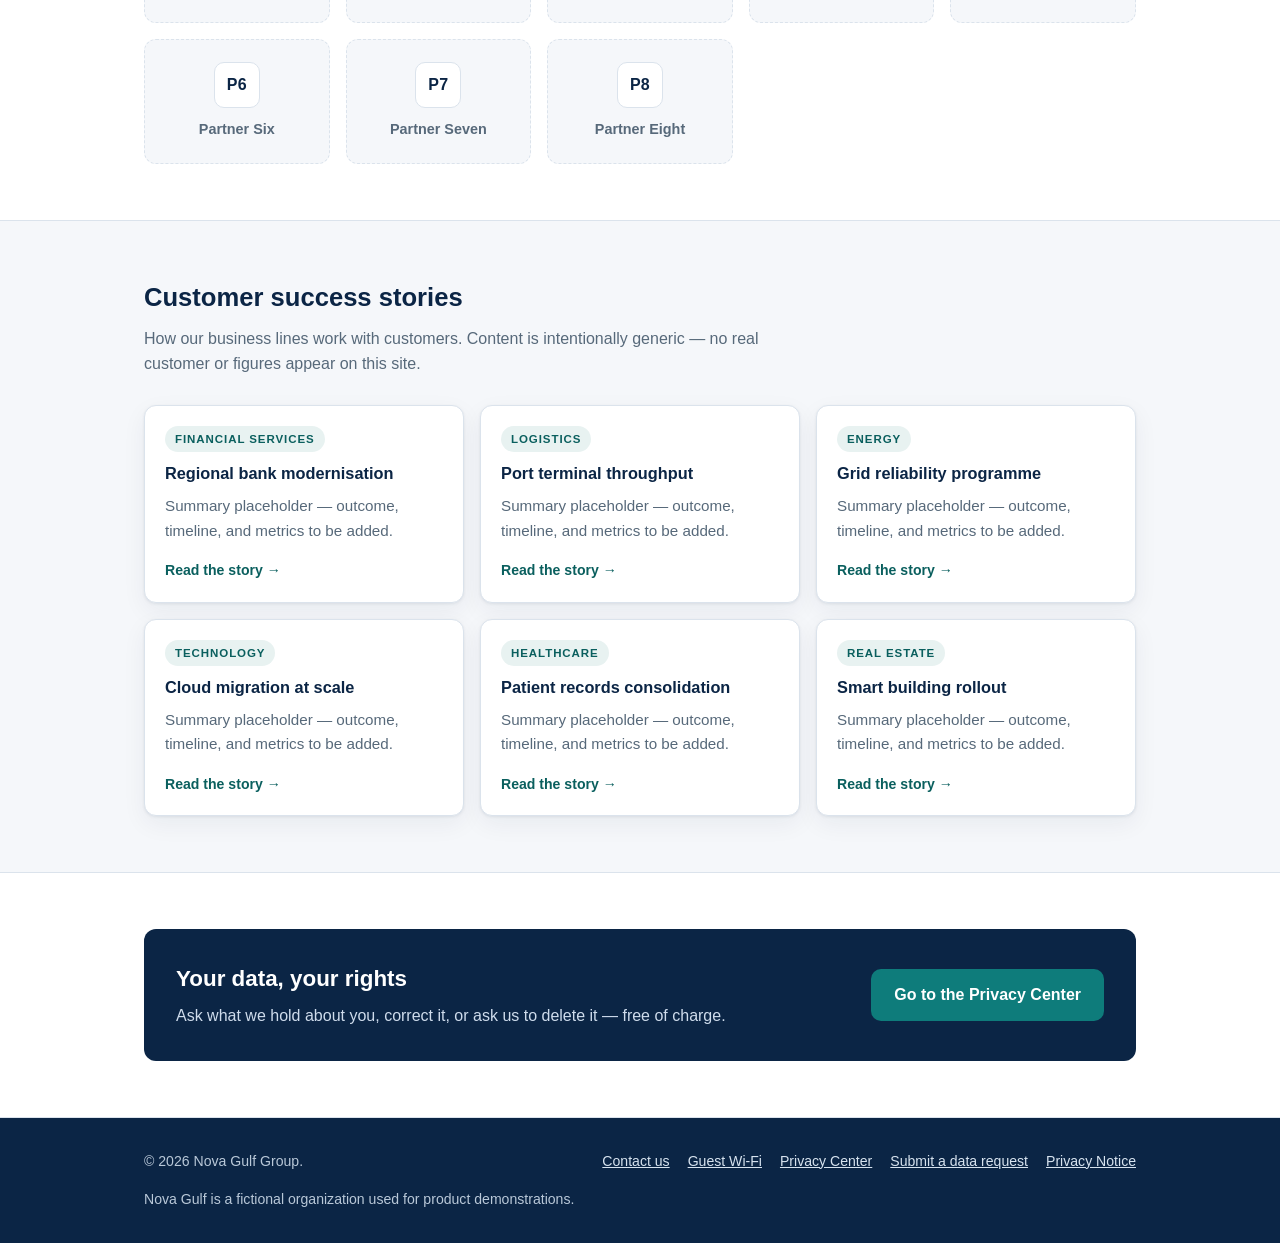
==== commit 39bfece2: "Add consent preferences page (UAE PDPL-aligned) with Securiti Form Consent placeholder Co-Authored-B" ====
--- a/index.html
+++ b/index.html
@@ -46,6 +46,7 @@
         <a href="#stories">Success Stories</a>
         <a href="health-care/">Health Care</a>
         <a href="contact/">Contact</a>
+        <a href="preferences/">Preferences</a>
         <a href="privacy-center/" class="nav-cta">Privacy Center</a>
       </nav>
     </div>
@@ -224,7 +225,7 @@
 
 
   <!-- Cookie tag layer — demonstration only, see assets/js/tag-*.js.
-       Four separate scripts, ONE PER COOKIE CATEGORY. That split is deliberate:
+       Twelve separate scripts, ONE PER COOKIE CATEGORY. That split is deliberate:
        Securiti's auto-blocking blocks at the initiator-script level, so a single
        script dropping cookies across categories raises a categorization conflict.
        Keeping them apart makes per-category blocking clean and lets "accept
@@ -235,6 +236,14 @@
   <script src="assets/js/tag-advertising.js"></script>
   <script src="assets/js/tag-performance.js"></script>
   <script src="assets/js/tag-social.js"></script>
+  <script src="assets/js/tag-essential.js"></script>
+  <script src="assets/js/tag-functional.js"></script>
+  <script src="assets/js/tag-marketing-automation.js"></script>
+  <script src="assets/js/tag-abtesting.js"></script>
+  <script src="assets/js/tag-embeds.js"></script>
+  <script src="assets/js/tag-geolocation.js"></script>
+  <script src="assets/js/tag-biometrics.js"></script>
+  <script src="assets/js/tag-unclassified.js"></script>
 
 </body>
 </html>
--- a/assets/css/style.css
+++ b/assets/css/style.css
@@ -990,3 +990,15 @@
 .hc-form .detail { margin: 6px 0 4px 34px; }
 .hc-form .detail[hidden] { display: none; }
 .hc-form input[type="text"], .hc-form input[type="tel"], .hc-form input[type="email"] { min-height: 48px; font-size: 1rem; }
+
+/* ---------- Consent preferences page ---------- */
+
+.pref-checks { grid-template-columns: 1fr; }
+.pref-desc { display: block; margin-top: 2px; color: var(--muted); font-size: 0.9rem; }
+.pref-bulk { display: flex; flex-wrap: wrap; align-items: center; gap: 10px; margin: 0 0 18px; }
+.pref-bulk-label { color: var(--muted); font-size: 0.9rem; }
+.field-error { color: var(--danger); font-size: 0.88rem; font-weight: 600; margin: 4px 0 0; }
+.field-error:empty { display: none; }
+.field input[aria-invalid="true"], .field select[aria-invalid="true"] { border-color: var(--danger); }
+.form-summary { border: 1px solid var(--danger); border-radius: 10px; padding: 12px 14px; margin: 0 0 16px; color: var(--danger); font-weight: 600; font-size: 0.92rem; }
+.form-summary[hidden] { display: none; }
